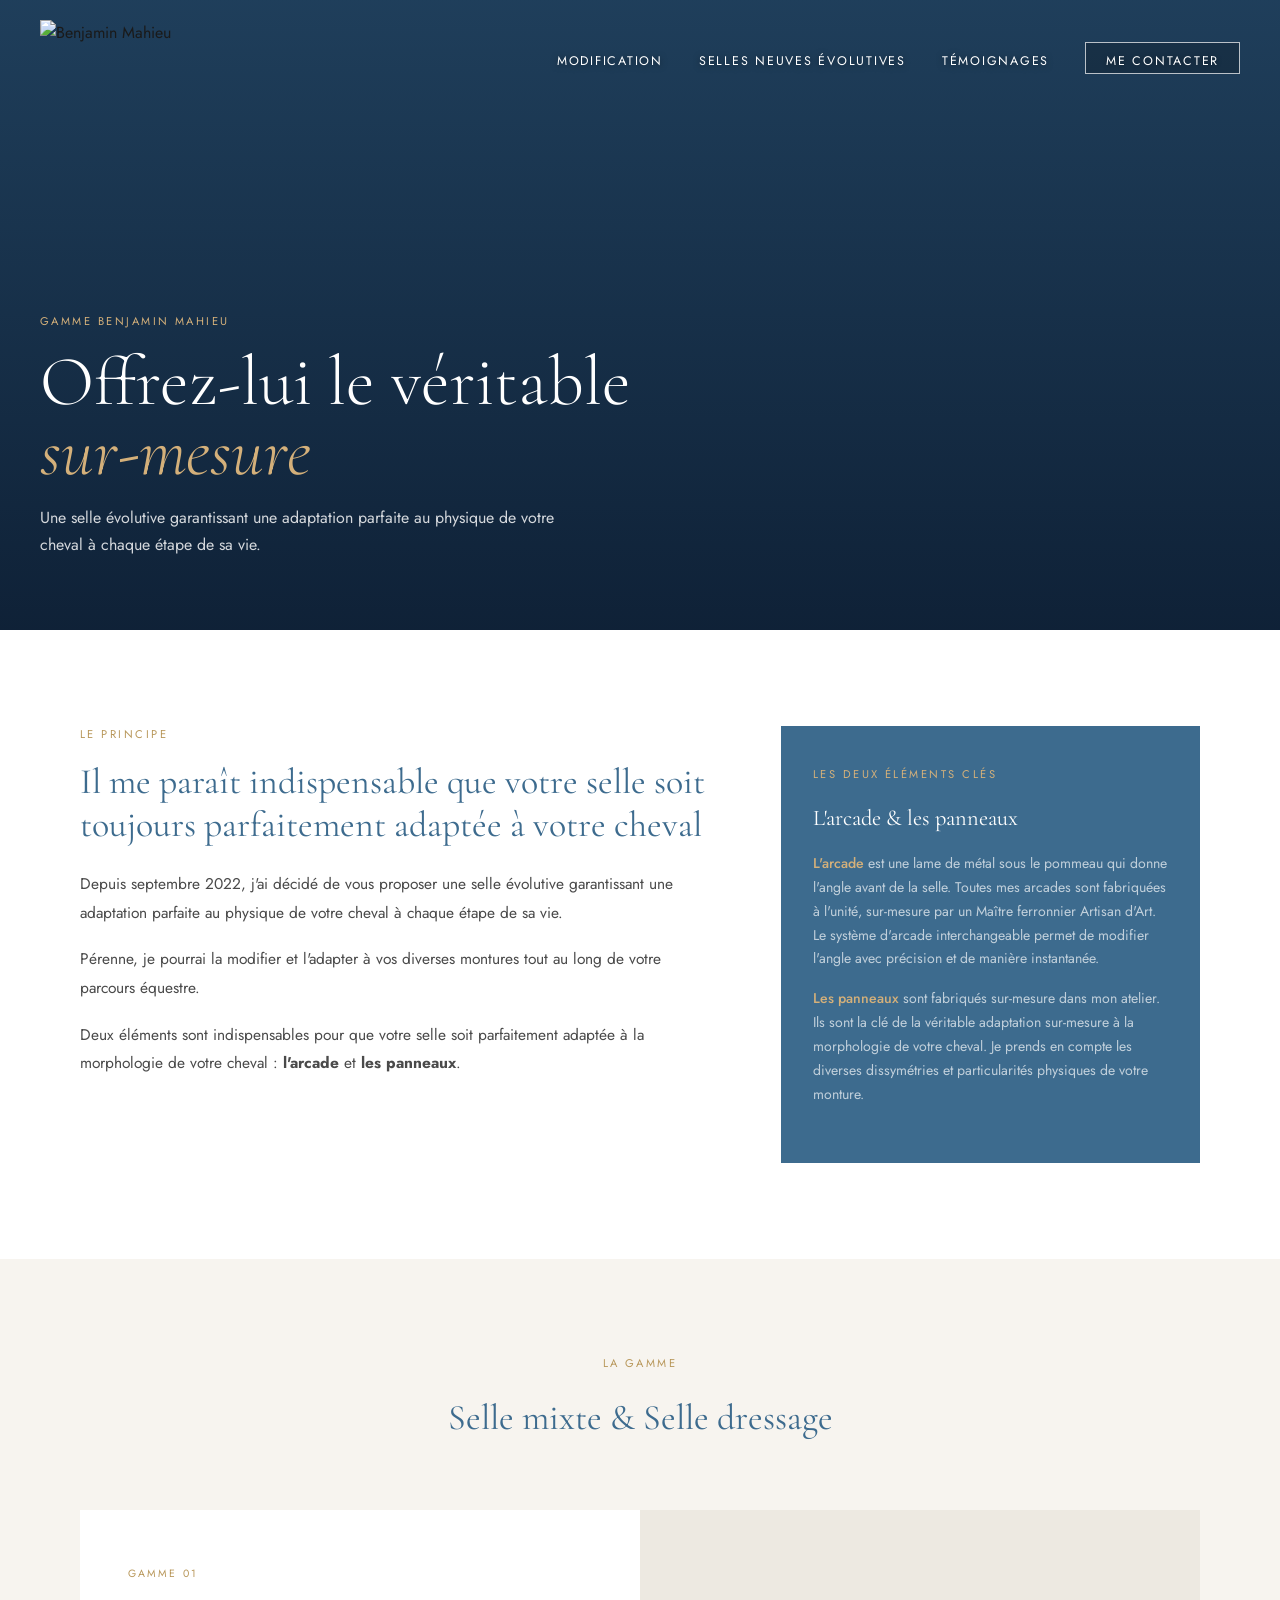
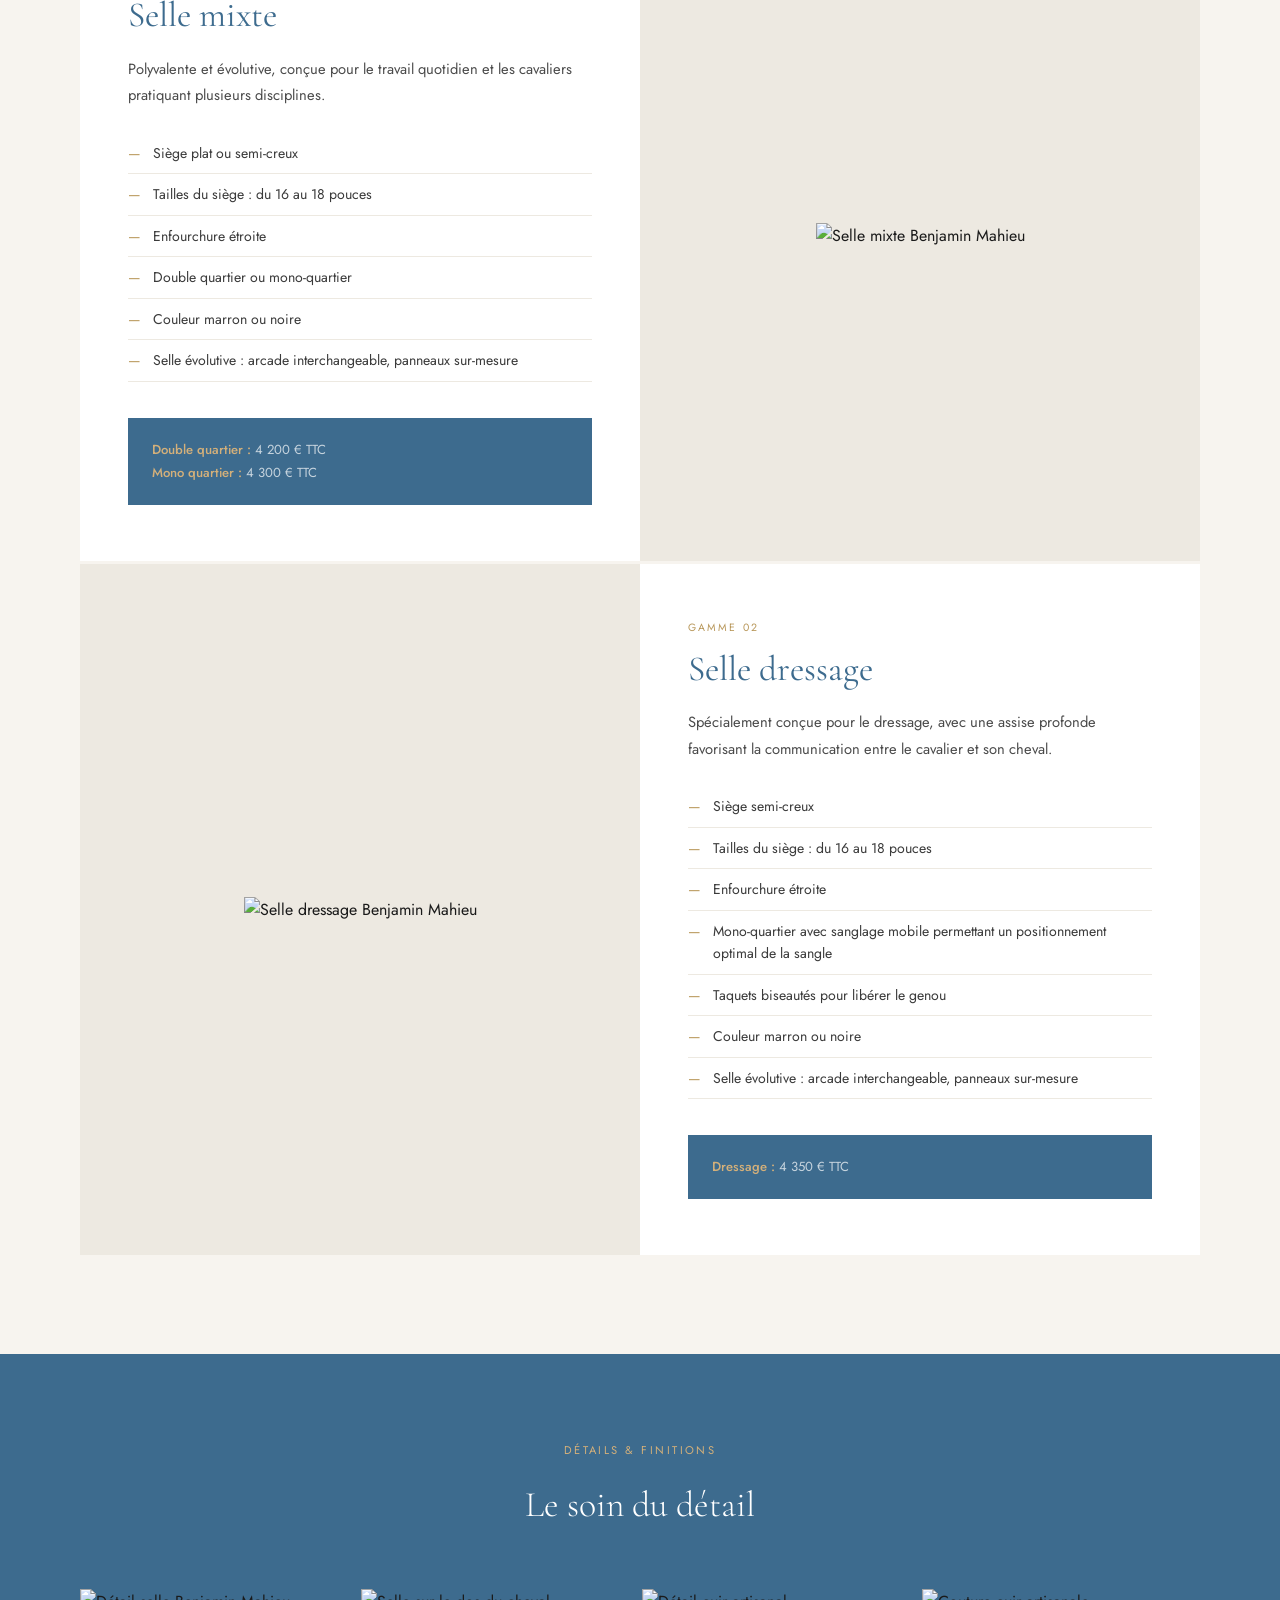
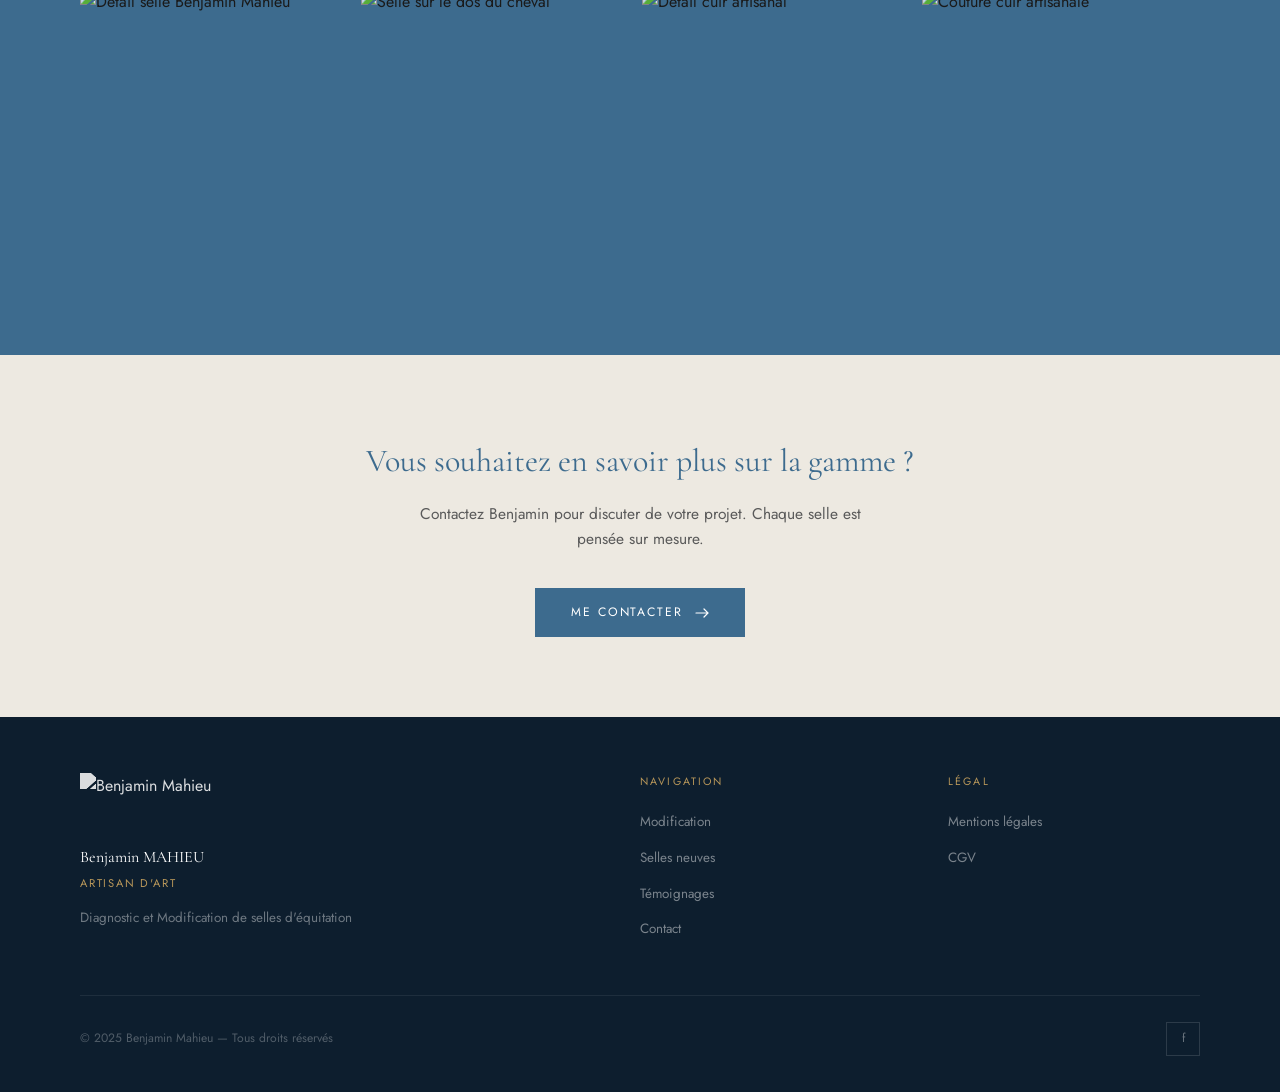
==== selles-neuves.html @ 18f430fd "Add files via upload" ====
<!DOCTYPE html>
<html lang="fr">
<head>
  <meta charset="UTF-8">
  <meta name="viewport" content="width=device-width, initial-scale=1.0">
  <title>Selles neuves évolutives — Benjamin Mahieu, Artisan d'art sellier</title>
  <link rel="preconnect" href="https://fonts.googleapis.com">
  <link rel="preconnect" href="https://fonts.gstatic.com" crossorigin>
  <link href="https://fonts.googleapis.com/css2?family=Cormorant+Garamond:ital,wght@0,300;0,400;0,500;0,600;1,300;1,400&family=Jost:wght@300;400;500&display=swap" rel="stylesheet">
  <style>
    :root{--bleu:#3d6b8e;--bleu-nav:rgba(52,91,120,0.97);--bleu-fonce:#2a5070;--bleu-section:#3d6b8e;--ivoire:#f7f4ef;--ivoire-fonce:#ede9e1;--or:#b8975a;--or-clair:#d4b07a;--gris:#8a8a8a;--texte:#1a1a1a;--blanc:#ffffff;--footer-bg:#0d1e2e;--serif:'Cormorant Garamond',Georgia,serif;--sans:'Jost',sans-serif;--shadow:0 4px 32px rgba(30,58,95,0.10);--transition:0.4s cubic-bezier(0.25,0.46,0.45,0.94);}
    *,*::before,*::after{box-sizing:border-box;margin:0;padding:0;}
    html{scroll-behavior:smooth;}body{font-family:var(--sans);color:var(--texte);background:var(--ivoire);line-height:1.6;-webkit-font-smoothing:antialiased;}
    img{display:block;max-width:100%;}a{color:inherit;text-decoration:none;}
    .container{max-width:1200px;margin:0 auto;padding:0 40px;}
    .eyebrow{display:block;font-size:0.7rem;letter-spacing:0.22em;text-transform:uppercase;color:var(--or);margin-bottom:16px;}

    /* NAV */
    .nav{position:fixed;top:0;left:0;right:0;z-index:100;padding:20px 40px;display:flex;align-items:center;justify-content:space-between;transition:background var(--transition),padding var(--transition),box-shadow var(--transition);}
    .nav.scrolled{background:var(--bleu-nav);padding:12px 40px;box-shadow:0 2px 20px rgba(0,0,0,0.15);backdrop-filter:blur(8px);}
    .nav__logo img{height:80px;width:auto;mix-blend-mode:multiply;transition:filter var(--transition),mix-blend-mode var(--transition);}
    .nav.scrolled .nav__logo img{filter:brightness(0) invert(1);mix-blend-mode:normal;}
    .nav__links{display:flex;align-items:center;gap:36px;list-style:none;}
    .nav__links a{font-size:0.78rem;letter-spacing:0.14em;text-transform:uppercase;color:var(--blanc);font-weight:400;position:relative;padding-bottom:3px;text-shadow:0 1px 6px rgba(0,0,0,0.5);}
    .nav__links a::after{content:'';position:absolute;bottom:0;left:0;width:0;height:1px;background:var(--or-clair);transition:width var(--transition);}
    .nav__links a:hover::after{width:100%;}
    .nav__cta{border:1px solid rgba(255,255,255,0.7)!important;padding:9px 20px;background:rgba(0,0,0,0.2);}
    .nav__cta::after{display:none!important;}
    .nav__burger{display:none;flex-direction:column;gap:5px;cursor:pointer;background:none;border:none;padding:4px;}
    .nav__burger span{display:block;width:26px;height:1.5px;background:var(--blanc);transition:transform var(--transition),opacity var(--transition);}
    .nav__burger.open span:nth-child(1){transform:translateY(6.5px) rotate(45deg);}
    .nav__burger.open span:nth-child(2){opacity:0;}
    .nav__burger.open span:nth-child(3){transform:translateY(-6.5px) rotate(-45deg);}
    .nav__mobile{display:none;position:fixed;inset:0;background:var(--bleu-fonce);z-index:99;flex-direction:column;align-items:center;justify-content:center;gap:40px;}
    .nav__mobile.open{display:flex;}
    .nav__mobile a{font-family:var(--serif);font-size:2.2rem;font-weight:300;color:var(--blanc);}
    .nav__mobile a:hover{color:var(--or-clair);}

    /* HERO — fond bleu foncé pour que le texte soit lisible */
    .page-hero{position:relative;height:70vh;min-height:480px;display:flex;align-items:flex-end;overflow:hidden;}
    .page-hero__image{position:absolute;inset:0;background:var(--bleu-fonce) url('images/selle-neuve-siege_10_11zon.jpg') center center / cover no-repeat;}
    .page-hero__image::after{content:'';position:absolute;inset:0;background:linear-gradient(to bottom, rgba(20,45,70,0.5) 0%, rgba(10,25,45,0.85) 100%);}
    .page-hero__content{position:relative;z-index:2;padding:0 40px 72px;animation:fadeUp 0.9s cubic-bezier(0.25,0.46,0.45,0.94) both;}
    .page-hero__label{display:block;font-size:0.7rem;letter-spacing:0.22em;text-transform:uppercase;color:var(--or-clair);margin-bottom:16px;}
    .page-hero__content h1{font-family:var(--serif);font-size:clamp(2.6rem,5.5vw,4.8rem);font-weight:300;color:var(--blanc);line-height:1.0;margin-bottom:16px;}
    .page-hero__content h1 em{font-style:italic;color:var(--or-clair);}
    .page-hero__content p{font-size:1rem;color:rgba(255,255,255,0.82);max-width:540px;line-height:1.7;}

    /* INTRO */
    .intro{background:var(--blanc);padding:96px 0;}
    .intro__inner{display:grid;grid-template-columns:3fr 2fr;gap:72px;align-items:start;}
    .intro__texte h2{font-family:var(--serif);font-size:clamp(1.7rem,2.8vw,2.4rem);font-weight:400;color:var(--bleu);line-height:1.2;margin-bottom:24px;}
    .intro__texte p{color:#4a4a4a;line-height:1.85;font-size:0.97rem;margin-bottom:18px;}
    .intro__encart{background:var(--bleu-section);padding:40px 32px;}
    .intro__encart .eyebrow{color:var(--or-clair);}
    .intro__encart h3{font-family:var(--serif);font-size:1.4rem;font-weight:400;color:var(--blanc);margin-bottom:16px;}
    .intro__encart p{font-size:0.88rem;color:rgba(255,255,255,0.68);line-height:1.7;margin-bottom:16px;}
    .intro__encart strong{color:var(--or-clair);font-weight:500;}

    /* GAMME */
    .gamme{background:var(--ivoire);padding:96px 0;}
    .gamme__header{text-align:center;margin-bottom:64px;}
    .gamme__header h2{font-family:var(--serif);font-size:clamp(1.7rem,2.8vw,2.4rem);font-weight:400;color:var(--bleu);}
    .gamme-item{display:grid;grid-template-columns:1fr 1fr;gap:0;margin-bottom:3px;align-items:stretch;}
    .gamme-item:nth-child(even) .gamme-item__image{order:2;}
    .gamme-item:nth-child(even) .gamme-item__texte{order:1;}
    .gamme-item__image{overflow:hidden;background:var(--ivoire-fonce);display:flex;align-items:center;justify-content:center;padding:40px;min-height:400px;}
    .gamme-item__image img{max-width:100%;max-height:320px;object-fit:contain;transition:transform 0.7s ease;}
    .gamme-item:hover .gamme-item__image img{transform:scale(1.04);}
    .gamme-item__texte{background:var(--blanc);padding:56px 48px;display:flex;flex-direction:column;justify-content:center;}
    .gamme-item__label{font-size:0.66rem;letter-spacing:0.2em;text-transform:uppercase;color:var(--or);margin-bottom:12px;}
    .gamme-item__titre{font-family:var(--serif);font-size:2.2rem;font-weight:400;color:var(--bleu);margin-bottom:20px;line-height:1.15;}
    .gamme-item__desc{font-size:0.92rem;color:#4a4a4a;line-height:1.8;margin-bottom:24px;}
    .gamme-item__carac{list-style:none;margin-bottom:28px;}
    .gamme-item__carac li{display:flex;gap:12px;padding:9px 0;border-bottom:1px solid var(--ivoire-fonce);font-size:0.88rem;color:#3a3a3a;}
    .gamme-item__carac li::before{content:'—';color:var(--or);flex-shrink:0;}
    .gamme-item__prix{background:var(--bleu-section);padding:20px 24px;margin-top:8px;}
    .gamme-item__prix p{font-size:0.82rem;color:rgba(255,255,255,0.7);line-height:1.8;}
    .gamme-item__prix strong{color:var(--or-clair);font-weight:500;}

    /* GALERIE */
    .galerie{background:var(--bleu-section);padding:88px 0;}
    .galerie__header{text-align:center;margin-bottom:56px;}
    .galerie__header .eyebrow{color:var(--or-clair);}
    .galerie__header h2{font-family:var(--serif);font-size:clamp(1.7rem,2.8vw,2.4rem);font-weight:300;color:var(--blanc);}
    .galerie__grille{display:grid;grid-template-columns:repeat(4,1fr);gap:3px;}
    .galerie__item{overflow:hidden;}
    .galerie__item img{width:100%;aspect-ratio:1/1;object-fit:cover;display:block;transition:transform 0.7s ease;}
    .galerie__item:hover img{transform:scale(1.05);}

    /* CTA */
    .cta-section{background:var(--ivoire-fonce);padding:80px 0;text-align:center;}
    .cta-section h2{font-family:var(--serif);font-size:clamp(1.6rem,2.5vw,2.2rem);font-weight:400;color:var(--bleu);margin-bottom:16px;}
    .cta-section p{font-size:0.97rem;color:#5a5a5a;margin-bottom:36px;max-width:480px;margin-left:auto;margin-right:auto;}
    .btn-cta{display:inline-flex;align-items:center;gap:12px;font-size:0.76rem;letter-spacing:0.16em;text-transform:uppercase;color:var(--blanc);background:var(--bleu);padding:15px 36px;transition:background var(--transition);}
    .btn-cta:hover{background:var(--bleu-fonce);}

    /* FOOTER */
    .footer{background:var(--footer-bg);padding:56px 0 36px;}
    .footer__inner{display:grid;grid-template-columns:2fr 1fr 1fr;gap:56px;margin-bottom:44px;}
    .footer__logo img{height:56px;width:auto;margin-bottom:16px;filter:brightness(0) invert(1);opacity:0.85;}
    .footer__nom{font-family:var(--serif);font-size:1rem;color:var(--blanc);margin-bottom:4px;}
    .footer__metier{font-size:0.7rem;letter-spacing:0.16em;text-transform:uppercase;color:var(--or);margin-bottom:14px;}
    .footer__desc{font-size:0.84rem;color:rgba(255,255,255,0.4);line-height:1.7;max-width:280px;}
    .footer__col-titre{font-size:0.67rem;letter-spacing:0.2em;text-transform:uppercase;color:var(--or);margin-bottom:18px;}
    .footer__liens{list-style:none;}
    .footer__liens li{margin-bottom:10px;}
    .footer__liens a{font-size:0.84rem;color:rgba(255,255,255,0.45);transition:color var(--transition);}
    .footer__liens a:hover{color:var(--blanc);}
    .footer__bas{border-top:1px solid rgba(255,255,255,0.07);padding-top:26px;display:flex;justify-content:space-between;align-items:center;}
    .footer__copy{font-size:0.76rem;color:rgba(255,255,255,0.28);}
    .footer__social a{width:34px;height:34px;border:1px solid rgba(255,255,255,0.13);display:inline-flex;align-items:center;justify-content:center;color:rgba(255,255,255,0.38);font-size:0.75rem;transition:border-color var(--transition),color var(--transition);}
    .footer__social a:hover{border-color:var(--or);color:var(--or);}

    @keyframes fadeUp{from{opacity:0;transform:translateY(28px);}to{opacity:1;transform:translateY(0);}}
    .reveal{opacity:0;transform:translateY(22px);transition:opacity 0.7s ease,transform 0.7s ease;}
    .reveal.visible{opacity:1;transform:translateY(0);}

    @media(max-width:1024px){
      .intro__inner{grid-template-columns:1fr;gap:44px;}
      .gamme-item{grid-template-columns:1fr;}
      .gamme-item:nth-child(even) .gamme-item__image{order:0;}
      .gamme-item:nth-child(even) .gamme-item__texte{order:0;}
      .galerie__grille{grid-template-columns:repeat(2,1fr);}
    }
    @media(max-width:768px){
      .container{padding:0 20px;}.nav{padding:16px 20px;}.nav.scrolled{padding:10px 20px;}
      .nav__links{display:none;}.nav__burger{display:flex;}
      .page-hero__content{padding:0 20px 52px;}
      .gamme-item__texte{padding:36px 28px;}
      .intro,.gamme,.galerie{padding:60px 0;}
      .footer__inner{grid-template-columns:1fr;gap:32px;}
      .footer__bas{flex-direction:column;gap:14px;text-align:center;}
    }
  </style>
</head>
<body>
  <header>
    <nav class="nav" id="nav">
      <a href="index.html" class="nav__logo"><img src="images/logo-Benjamin_21_11zon.png" alt="Benjamin Mahieu" width="200" height="80"></a>
      <ul class="nav__links">
        <li><a href="diagnostic-modification.html">Modification</a></li>
        <li><a href="selles-neuves.html">Selles neuves évolutives</a></li>
        <li><a href="temoignages.html">Témoignages</a></li>
        <li><a href="contact.html" class="nav__cta">Me contacter</a></li>
      </ul>
      <button class="nav__burger" id="burger" aria-label="Menu" aria-expanded="false"><span></span><span></span><span></span></button>
    </nav>
    <nav class="nav__mobile" id="mobile-nav">
      <a href="diagnostic-modification.html">Modification</a>
      <a href="selles-neuves.html">Selles neuves</a>
      <a href="temoignages.html">Témoignages</a>
      <a href="contact.html">Me contacter</a>
    </nav>
  </header>

  <main>
    <section class="page-hero">
      <div class="page-hero__image"></div>
      <div class="page-hero__content">
        <span class="page-hero__label">Gamme Benjamin Mahieu</span>
        <h1>Offrez-lui le véritable<br><em>sur-mesure</em></h1>
        <p>Une selle évolutive garantissant une adaptation parfaite au physique de votre cheval à chaque étape de sa vie.</p>
      </div>
    </section>

    <section class="intro reveal">
      <div class="container">
        <div class="intro__inner">
          <div class="intro__texte">
            <span class="eyebrow">Le principe</span>
            <h2>Il me paraît indispensable que votre selle soit toujours parfaitement adaptée à votre cheval</h2>
            <p>Depuis septembre 2022, j'ai décidé de vous proposer une selle évolutive garantissant une adaptation parfaite au physique de votre cheval à chaque étape de sa vie.</p>
            <p>Pérenne, je pourrai la modifier et l'adapter à vos diverses montures tout au long de votre parcours équestre.</p>
            <p>Deux éléments sont indispensables pour que votre selle soit parfaitement adaptée à la morphologie de votre cheval : <strong>l'arcade</strong> et <strong>les panneaux</strong>.</p>
          </div>
          <div class="intro__encart">
            <span class="eyebrow">Les deux éléments clés</span>
            <h3>L'arcade & les panneaux</h3>
            <p><strong>L'arcade</strong> est une lame de métal sous le pommeau qui donne l'angle avant de la selle. Toutes mes arcades sont fabriquées à l'unité, sur-mesure par un Maître ferronnier Artisan d'Art. Le système d'arcade interchangeable permet de modifier l'angle avec précision et de manière instantanée.</p>
            <p><strong>Les panneaux</strong> sont fabriqués sur-mesure dans mon atelier. Ils sont la clé de la véritable adaptation sur-mesure à la morphologie de votre cheval. Je prends en compte les diverses dissymétries et particularités physiques de votre monture.</p>
          </div>
        </div>
      </div>
    </section>

    <section class="gamme reveal">
      <div class="container">
        <div class="gamme__header">
          <span class="eyebrow">La gamme</span>
          <h2>Selle mixte & Selle dressage</h2>
        </div>

        <div class="gamme-item">
          <div class="gamme-item__image">
            <img src="images/selle-neuve_6_11zon.png" alt="Selle mixte Benjamin Mahieu" loading="lazy">
          </div>
          <div class="gamme-item__texte">
            <span class="gamme-item__label">Gamme 01</span>
            <h3 class="gamme-item__titre">Selle mixte</h3>
            <p class="gamme-item__desc">Polyvalente et évolutive, conçue pour le travail quotidien et les cavaliers pratiquant plusieurs disciplines.</p>
            <ul class="gamme-item__carac">
              <li>Siège plat ou semi-creux</li>
              <li>Tailles du siège : du 16 au 18 pouces</li>
              <li>Enfourchure étroite</li>
              <li>Double quartier ou mono-quartier</li>
              <li>Couleur marron ou noire</li>
              <li>Selle évolutive : arcade interchangeable, panneaux sur-mesure</li>
            </ul>
            <div class="gamme-item__prix">
              <p><strong>Double quartier :</strong> 4 200 € TTC</p>
              <p><strong>Mono quartier :</strong> 4 300 € TTC</p>
            </div>
          </div>
        </div>

        <div class="gamme-item">
          <div class="gamme-item__image">
            <img src="images/selle-dressage-2_4_11zon.png" alt="Selle dressage Benjamin Mahieu" loading="lazy">
          </div>
          <div class="gamme-item__texte">
            <span class="gamme-item__label">Gamme 02</span>
            <h3 class="gamme-item__titre">Selle dressage</h3>
            <p class="gamme-item__desc">Spécialement conçue pour le dressage, avec une assise profonde favorisant la communication entre le cavalier et son cheval.</p>
            <ul class="gamme-item__carac">
              <li>Siège semi-creux</li>
              <li>Tailles du siège : du 16 au 18 pouces</li>
              <li>Enfourchure étroite</li>
              <li>Mono-quartier avec sanglage mobile permettant un positionnement optimal de la sangle</li>
              <li>Taquets biseautés pour libérer le genou</li>
              <li>Couleur marron ou noire</li>
              <li>Selle évolutive : arcade interchangeable, panneaux sur-mesure</li>
            </ul>
            <div class="gamme-item__prix">
              <p><strong>Dressage :</strong> 4 350 € TTC</p>
            </div>
          </div>
        </div>
      </div>
    </section>

    <!-- GALERIE DETAILS -->
    <section class="galerie reveal">
      <div class="container">
        <div class="galerie__header">
          <span class="eyebrow">Détails & finitions</span>
          <h2>Le soin du détail</h2>
        </div>
        <div class="galerie__grille">
          <div class="galerie__item"><img src="images/benjamin-mahieu-selle-neuve.jpg" alt="Détail selle Benjamin Mahieu" loading="lazy"></div>
          <div class="galerie__item"><img src="images/selle-dos-cheval_8_11zon.jpg" alt="Selle sur le dos du cheval" loading="lazy"></div>
          <div class="galerie__item"><img src="images/detail-cuir-selle-artisanale.jpg" alt="Détail cuir artisanal" loading="lazy"></div>
          <div class="galerie__item"><img src="images/couture-cuir-artisanale.jpg" alt="Couture cuir artisanale" loading="lazy"></div>
        </div>
      </div>
    </section>

    <section class="cta-section reveal">
      <div class="container">
        <h2>Vous souhaitez en savoir plus sur la gamme ?</h2>
        <p>Contactez Benjamin pour discuter de votre projet. Chaque selle est pensée sur mesure.</p>
        <a href="contact.html" class="btn-cta">Me contacter <svg width="14" height="10" viewBox="0 0 14 10" fill="none"><path d="M9 1l4 4-4 4M1 5h12" stroke="currentColor" stroke-width="1.2" stroke-linecap="round"/></svg></a>
      </div>
    </section>
  </main>

  <footer class="footer">
    <div class="container">
      <div class="footer__inner">
        <div>
          <div class="footer__logo"><img src="images/logo-Benjamin_21_11zon.png" alt="Benjamin Mahieu"></div>
          <p class="footer__nom">Benjamin MAHIEU</p>
          <p class="footer__metier">Artisan d'art</p>
          <p class="footer__desc">Diagnostic et Modification de selles d'équitation</p>
        </div>
        <div>
          <div class="footer__col-titre">Navigation</div>
          <ul class="footer__liens">
            <li><a href="diagnostic-modification.html">Modification</a></li>
            <li><a href="selles-neuves.html">Selles neuves</a></li>
            <li><a href="temoignages.html">Témoignages</a></li>
            <li><a href="contact.html">Contact</a></li>
          </ul>
        </div>
        <div>
          <div class="footer__col-titre">Légal</div>
          <ul class="footer__liens">
            <li><a href="cgv-mentions-legales.html">Mentions légales</a></li>
            <li><a href="cgv-mentions-legales.html">CGV</a></li>
          </ul>
        </div>
      </div>
      <div class="footer__bas">
        <p class="footer__copy">© 2025 Benjamin Mahieu — Tous droits réservés</p>
        <div class="footer__social"><a href="https://www.facebook.com/Benjamin-MAHIEU-105850464140953/" target="_blank" rel="noopener noreferrer" aria-label="Facebook">f</a></div>
      </div>
    </div>
  </footer>

  <script>
    const nav=document.getElementById('nav');
    window.addEventListener('scroll',()=>{nav.classList.toggle('scrolled',window.scrollY>60);},{passive:true});
    const burger=document.getElementById('burger'),mobileNav=document.getElementById('mobile-nav');
    burger.addEventListener('click',()=>{const open=mobileNav.classList.toggle('open');burger.classList.toggle('open',open);burger.setAttribute('aria-expanded',open);document.body.style.overflow=open?'hidden':'';});
    mobileNav.querySelectorAll('a').forEach(l=>{l.addEventListener('click',()=>{mobileNav.classList.remove('open');burger.classList.remove('open');burger.setAttribute('aria-expanded','false');document.body.style.overflow='';});});
    document.querySelectorAll('.reveal').forEach(el=>{new IntersectionObserver((e)=>{e.forEach(en=>{if(en.isIntersecting)en.target.classList.add('visible');});},{threshold:0.07}).observe(el);});
  </script>
</body>
</html>
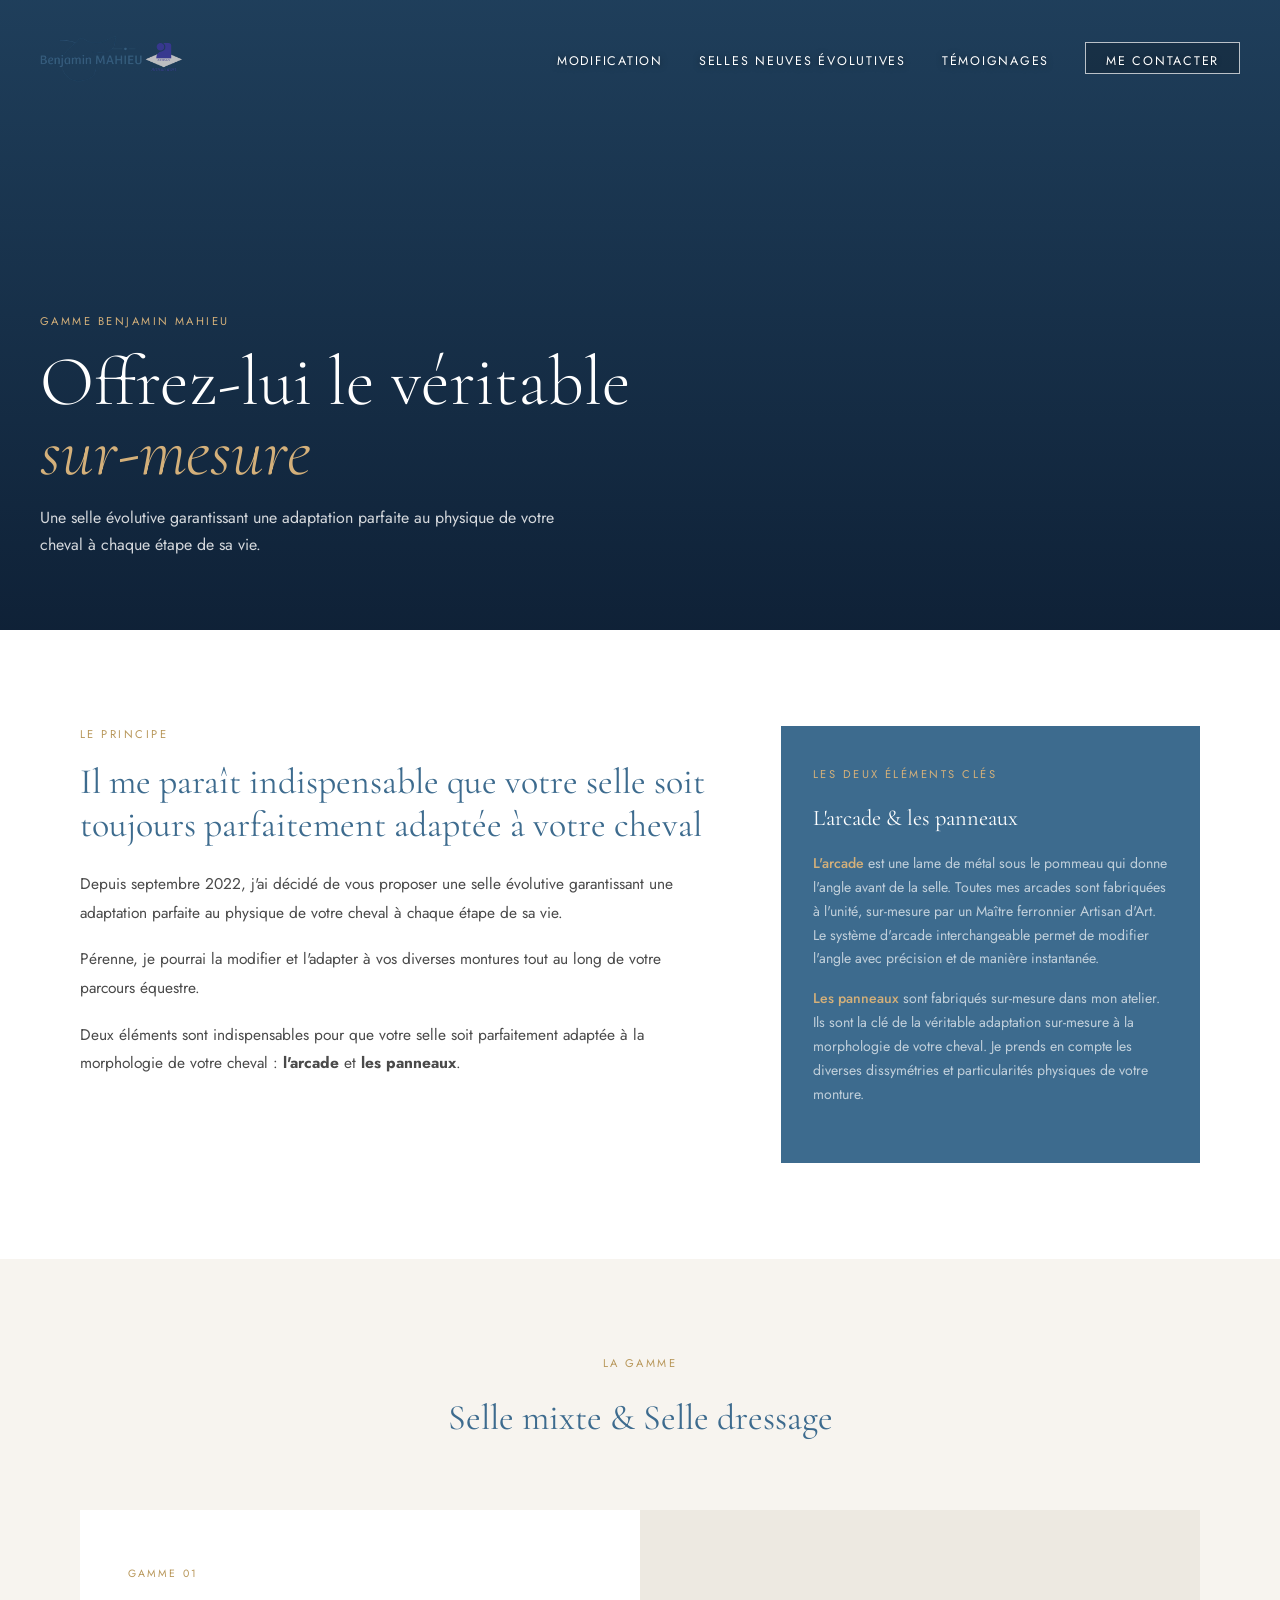
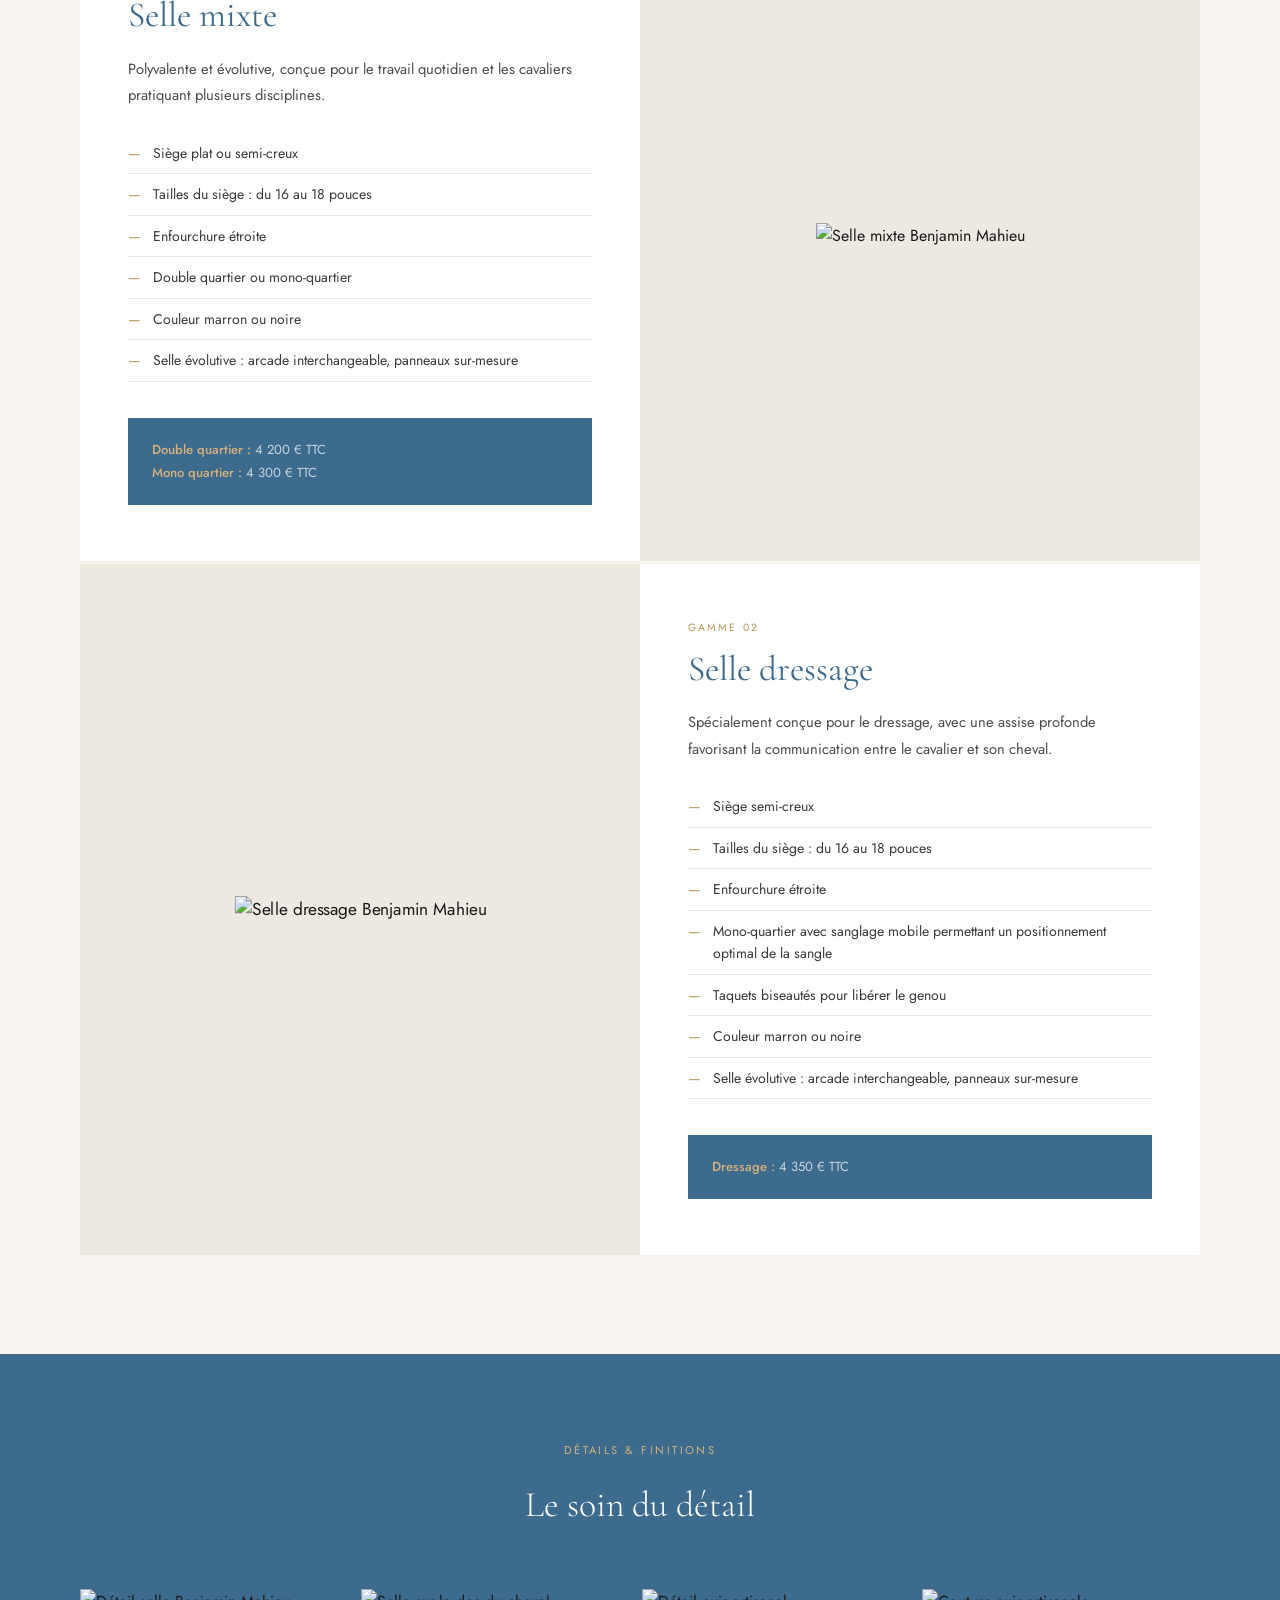
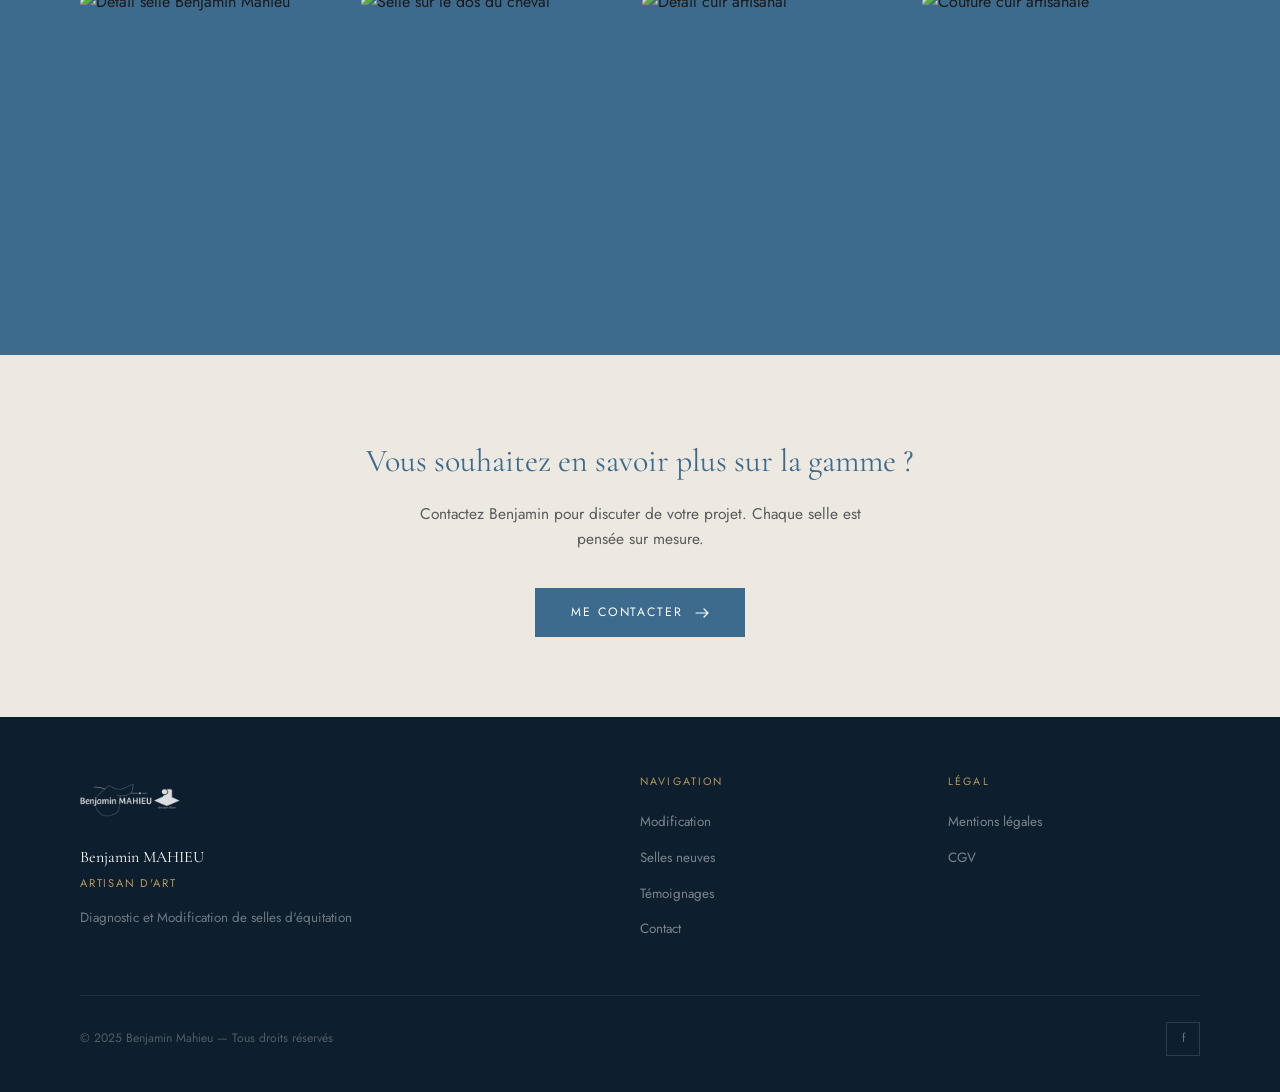
==== commit dc0bf888: "Apply client content and asset updates" ====
--- a/selles-neuves.html
+++ b/selles-neuves.html
@@ -66,7 +66,9 @@
     .gamme-item:nth-child(even) .gamme-item__texte{order:1;}
     .gamme-item__image{overflow:hidden;background:var(--ivoire-fonce);display:flex;align-items:center;justify-content:center;padding:40px;min-height:400px;}
     .gamme-item__image img{max-width:100%;max-height:320px;object-fit:contain;transition:transform 0.7s ease;}
+    .gamme-item__image img.gamme-item__image--dressage{max-height:360px;transform:scale(1.08);}
     .gamme-item:hover .gamme-item__image img{transform:scale(1.04);}
+    .gamme-item:hover .gamme-item__image img.gamme-item__image--dressage{transform:scale(1.12);}
     .gamme-item__texte{background:var(--blanc);padding:56px 48px;display:flex;flex-direction:column;justify-content:center;}
     .gamme-item__label{font-size:0.66rem;letter-spacing:0.2em;text-transform:uppercase;color:var(--or);margin-bottom:12px;}
     .gamme-item__titre{font-family:var(--serif);font-size:2.2rem;font-weight:400;color:var(--bleu);margin-bottom:20px;line-height:1.15;}
@@ -137,7 +139,7 @@
 <body>
   <header>
     <nav class="nav" id="nav">
-      <a href="index.html" class="nav__logo"><img src="images/logo-Benjamin_21_11zon.png" alt="Benjamin Mahieu" width="200" height="80"></a>
+      <a href="index.html" class="nav__logo"><img src="MAHIEU/images/nouv-logo.png" alt="Benjamin Mahieu" width="200" height="80"></a>
       <ul class="nav__links">
         <li><a href="diagnostic-modification.html">Modification</a></li>
         <li><a href="selles-neuves.html">Selles neuves évolutives</a></li>
@@ -216,7 +218,7 @@
 
         <div class="gamme-item">
           <div class="gamme-item__image">
-            <img src="images/selle-dressage-2_4_11zon.png" alt="Selle dressage Benjamin Mahieu" loading="lazy">
+            <img src="images/selle-dressage-2_4_11zon.png" alt="Selle dressage Benjamin Mahieu" loading="lazy" class="gamme-item__image--dressage">
           </div>
           <div class="gamme-item__texte">
             <span class="gamme-item__label">Gamme 02</span>
@@ -268,7 +270,7 @@
     <div class="container">
       <div class="footer__inner">
         <div>
-          <div class="footer__logo"><img src="images/logo-Benjamin_21_11zon.png" alt="Benjamin Mahieu"></div>
+          <div class="footer__logo"><img src="MAHIEU/images/nouv-logo.png" alt="Benjamin Mahieu"></div>
           <p class="footer__nom">Benjamin MAHIEU</p>
           <p class="footer__metier">Artisan d'art</p>
           <p class="footer__desc">Diagnostic et Modification de selles d'équitation</p>
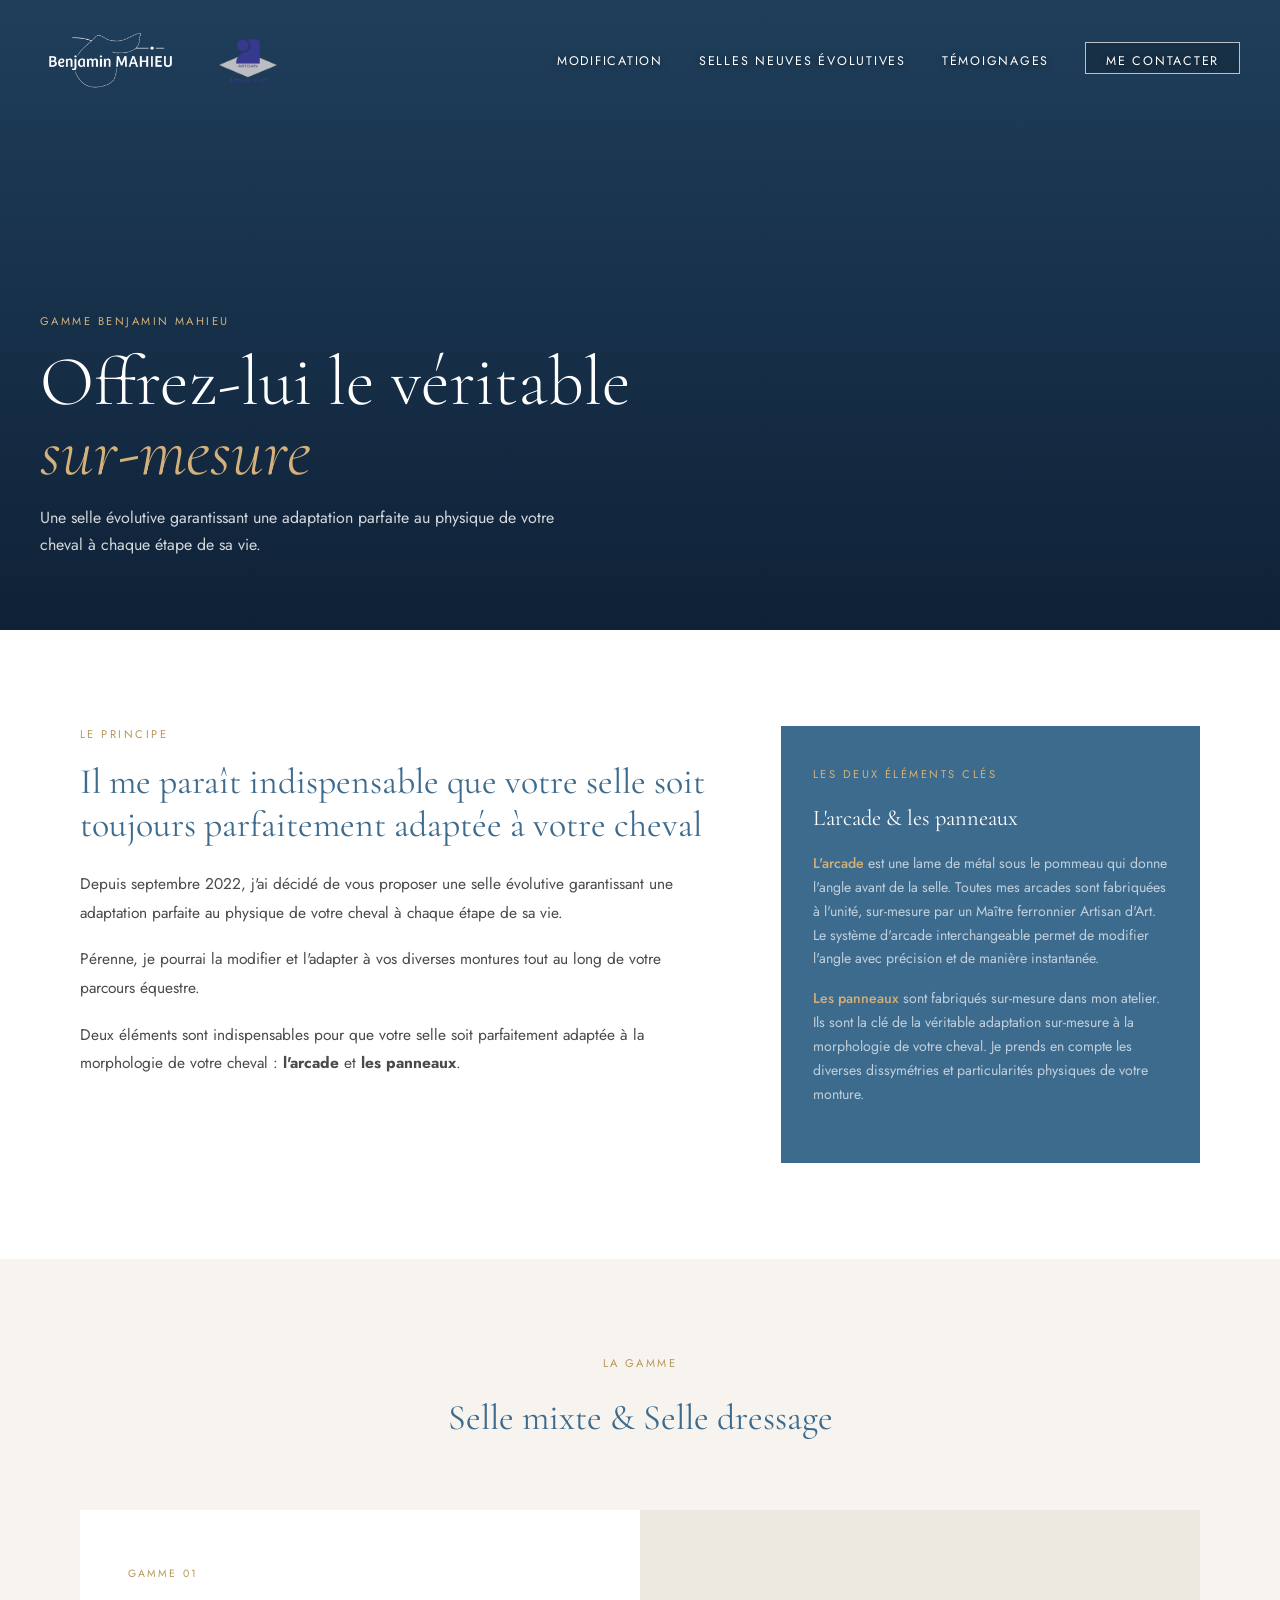
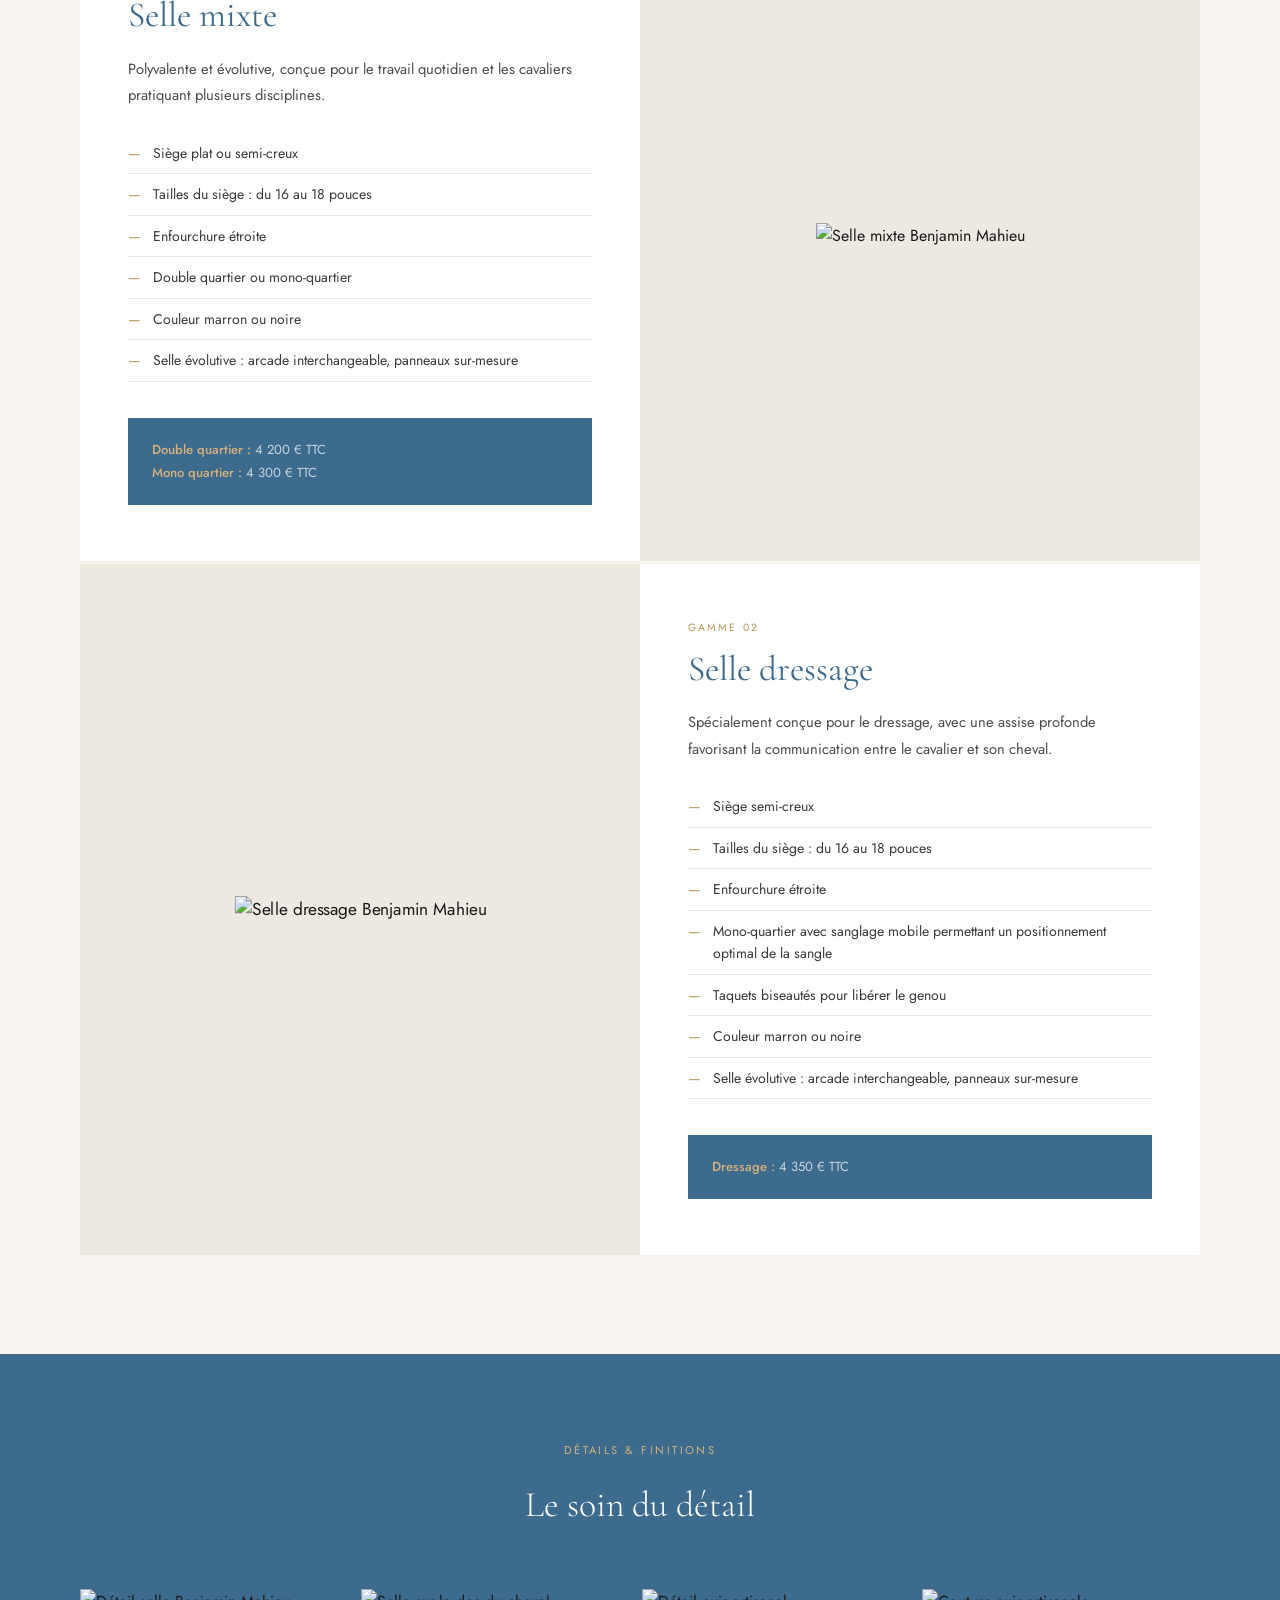
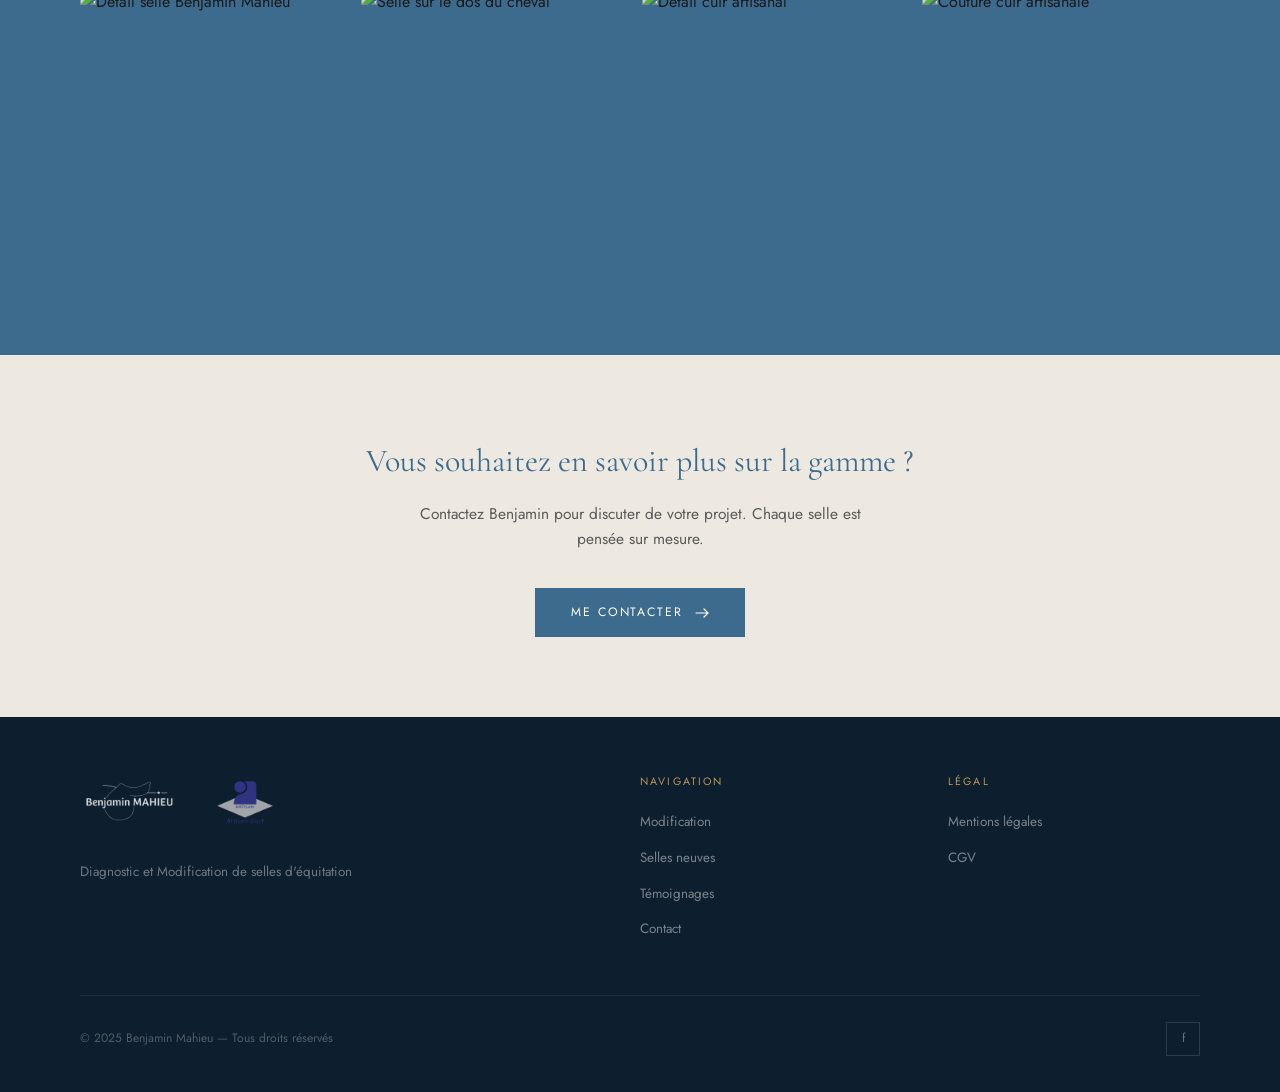
==== commit ca4e5132: "Update logos and mobile solution cards" ====
--- a/selles-neuves.html
+++ b/selles-neuves.html
@@ -134,12 +134,26 @@
       .footer__inner{grid-template-columns:1fr;gap:32px;}
       .footer__bas{flex-direction:column;gap:14px;text-align:center;}
     }
+
+    /* Ajustements ciblés logos */
+    .nav__logo { display: flex; align-items: center; gap: 12px; }
+    .nav__logo-main { filter: brightness(0) invert(1); }
+    .nav__logo-artisan { height: 58px !important; width: auto; filter: none !important; opacity: 1; flex-shrink: 0; }
+    .nav.scrolled .nav__logo-artisan { filter: none !important; }
+    .footer__logo { display: flex; align-items: center; gap: 14px; margin-bottom: 16px; }
+    .footer__logo-main { height: 56px; width: auto; margin-bottom: 0; filter: brightness(0) invert(1); opacity: 0.85; }
+    .footer__logo-artisan { height: 48px; width: auto; margin-bottom: 0; filter: none !important; opacity: 1; }
+    @media (max-width: 768px) {
+      .nav__logo { gap: 8px; }
+      .nav__logo-artisan { height: 44px !important; }
+      .footer__logo-artisan { height: 42px; }
+    }
   </style>
 </head>
 <body>
   <header>
     <nav class="nav" id="nav">
-      <a href="index.html" class="nav__logo"><img src="MAHIEU/images/nouv-logo.png" alt="Benjamin Mahieu" width="200" height="80"></a>
+      <a href="index.html" class="nav__logo"><img class="nav__logo-main" src="MAHIEU/images/logo-nouv.png" alt="Benjamin Mahieu" width="200" height="80"><img class="nav__logo-artisan" src="MAHIEU/images/artisan-logo.png" alt="Artisan d'art" width="64" height="64"></a>
       <ul class="nav__links">
         <li><a href="diagnostic-modification.html">Modification</a></li>
         <li><a href="selles-neuves.html">Selles neuves évolutives</a></li>
@@ -270,9 +284,7 @@
     <div class="container">
       <div class="footer__inner">
         <div>
-          <div class="footer__logo"><img src="MAHIEU/images/nouv-logo.png" alt="Benjamin Mahieu"></div>
-          <p class="footer__nom">Benjamin MAHIEU</p>
-          <p class="footer__metier">Artisan d'art</p>
+          <div class="footer__logo"><img class="footer__logo-main" src="MAHIEU/images/logo-nouv.png" alt="Benjamin Mahieu"><img class="footer__logo-artisan" src="MAHIEU/images/artisan-logo.png" alt="Artisan d'art"></div>
           <p class="footer__desc">Diagnostic et Modification de selles d'équitation</p>
         </div>
         <div>
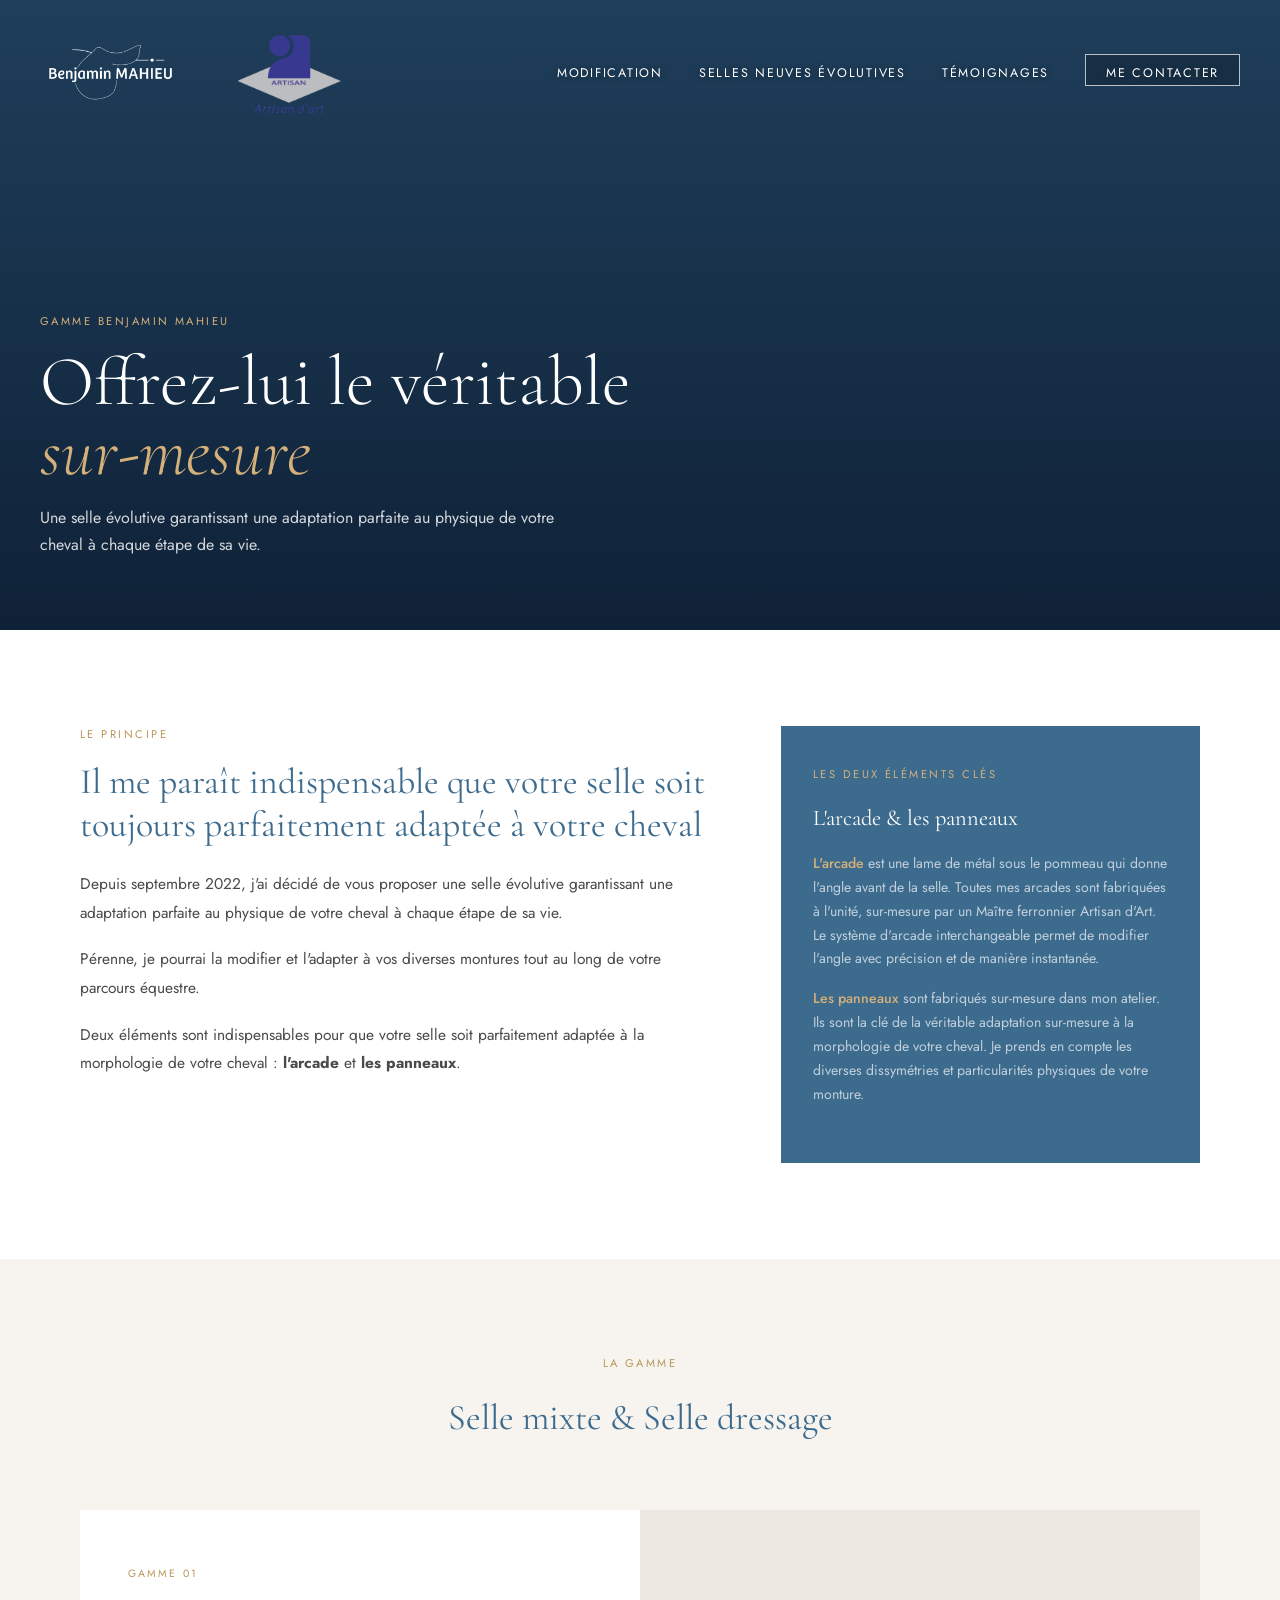
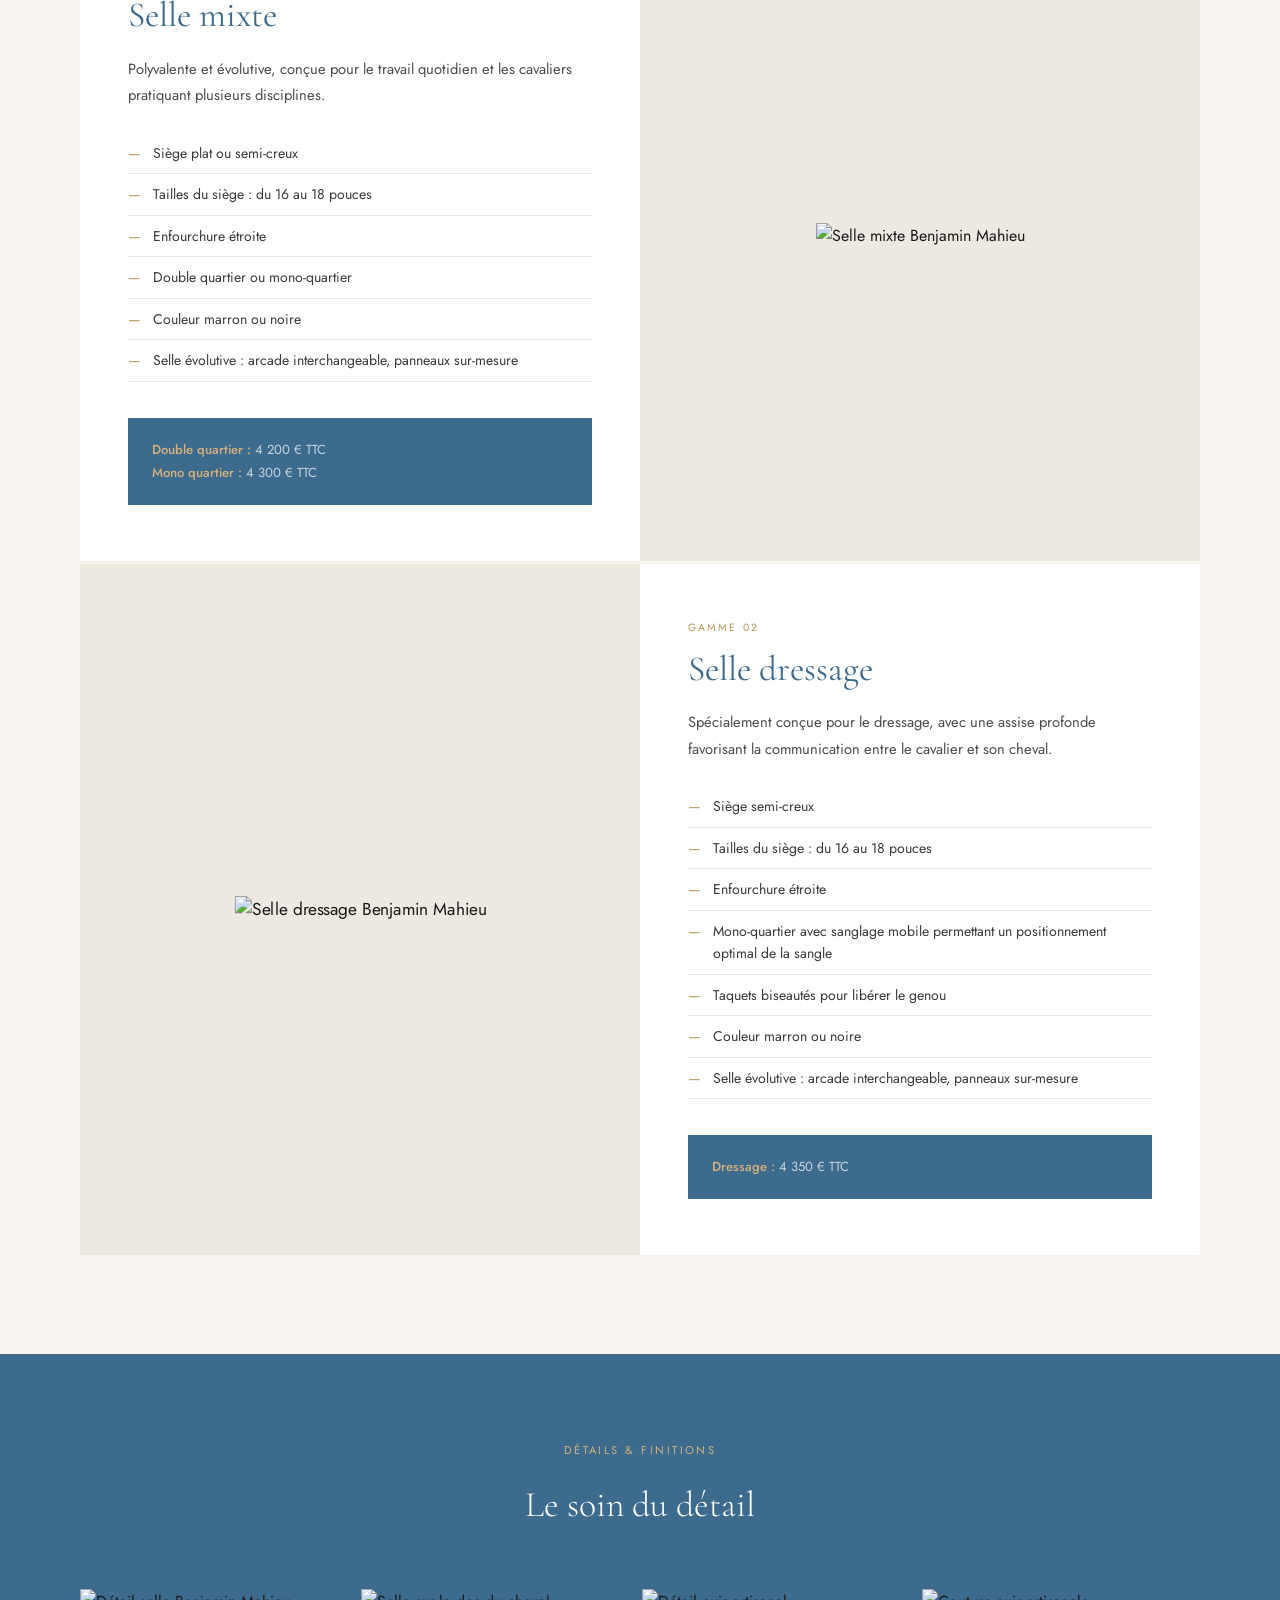
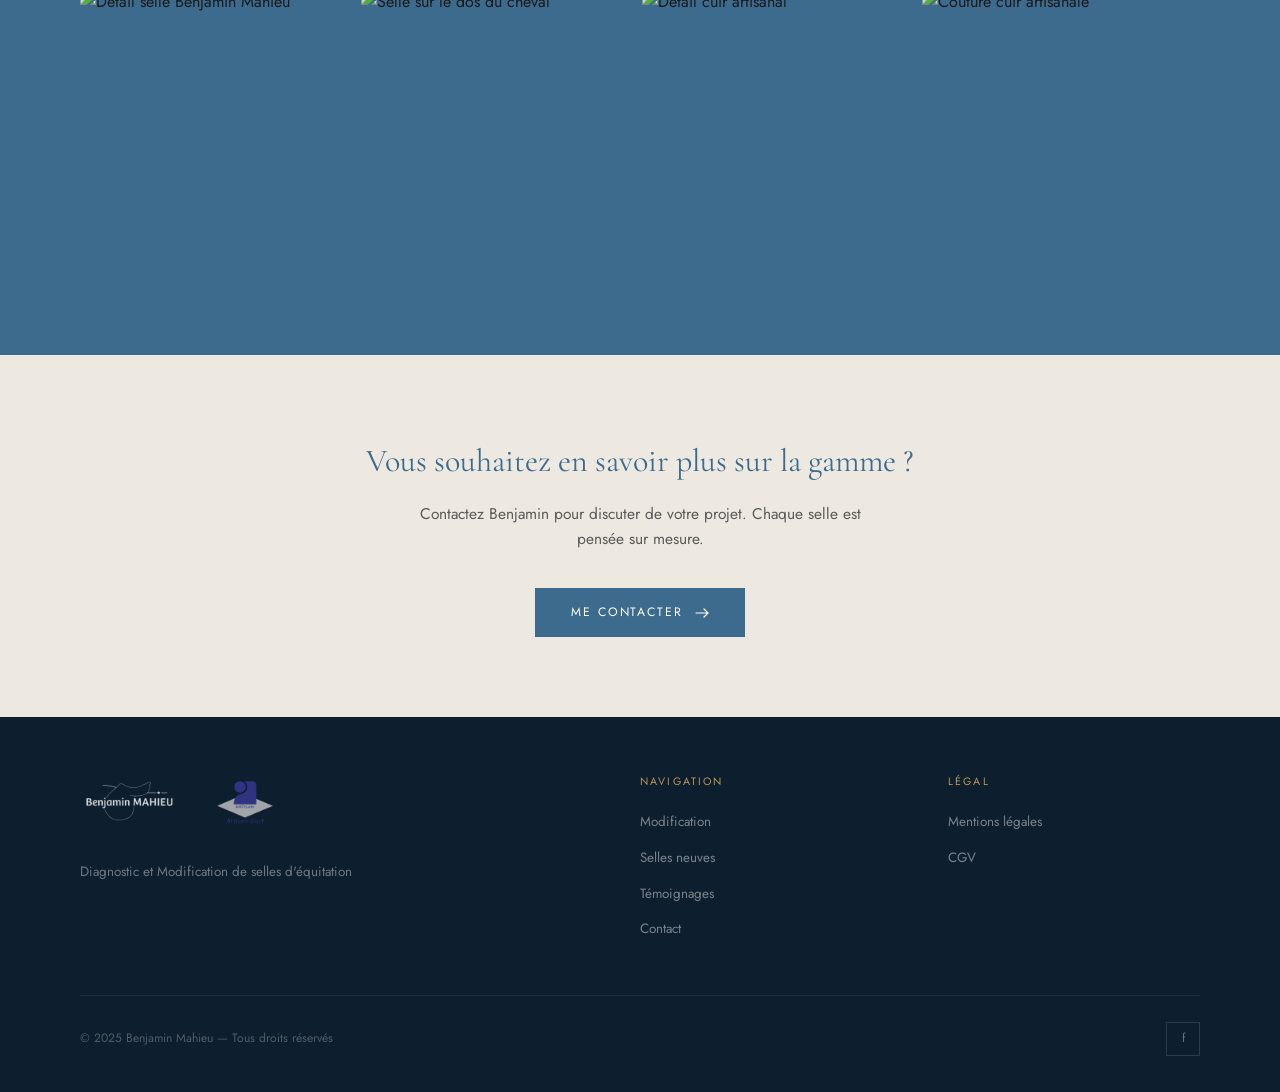
==== commit 2a45a09d: "Increase Artisan d'art logo visibility" ====
--- a/selles-neuves.html
+++ b/selles-neuves.html
@@ -138,15 +138,15 @@
     /* Ajustements ciblés logos */
     .nav__logo { display: flex; align-items: center; gap: 12px; }
     .nav__logo-main { filter: brightness(0) invert(1); }
-    .nav__logo-artisan { height: 58px !important; width: auto; filter: none !important; opacity: 1; flex-shrink: 0; }
+    .nav__logo-artisan { height: 104px !important; width: auto; filter: none !important; opacity: 1; flex-shrink: 0; }
     .nav.scrolled .nav__logo-artisan { filter: none !important; }
     .footer__logo { display: flex; align-items: center; gap: 14px; margin-bottom: 16px; }
     .footer__logo-main { height: 56px; width: auto; margin-bottom: 0; filter: brightness(0) invert(1); opacity: 0.85; }
-    .footer__logo-artisan { height: 48px; width: auto; margin-bottom: 0; filter: none !important; opacity: 1; }
+    .footer__logo-artisan { height: 68px; width: auto; margin-bottom: 0; filter: none !important; opacity: 1; }
     @media (max-width: 768px) {
       .nav__logo { gap: 8px; }
-      .nav__logo-artisan { height: 44px !important; }
-      .footer__logo-artisan { height: 42px; }
+      .nav__logo-artisan { height: 76px !important; }
+      .footer__logo-artisan { height: 58px; }
     }
   </style>
 </head>
